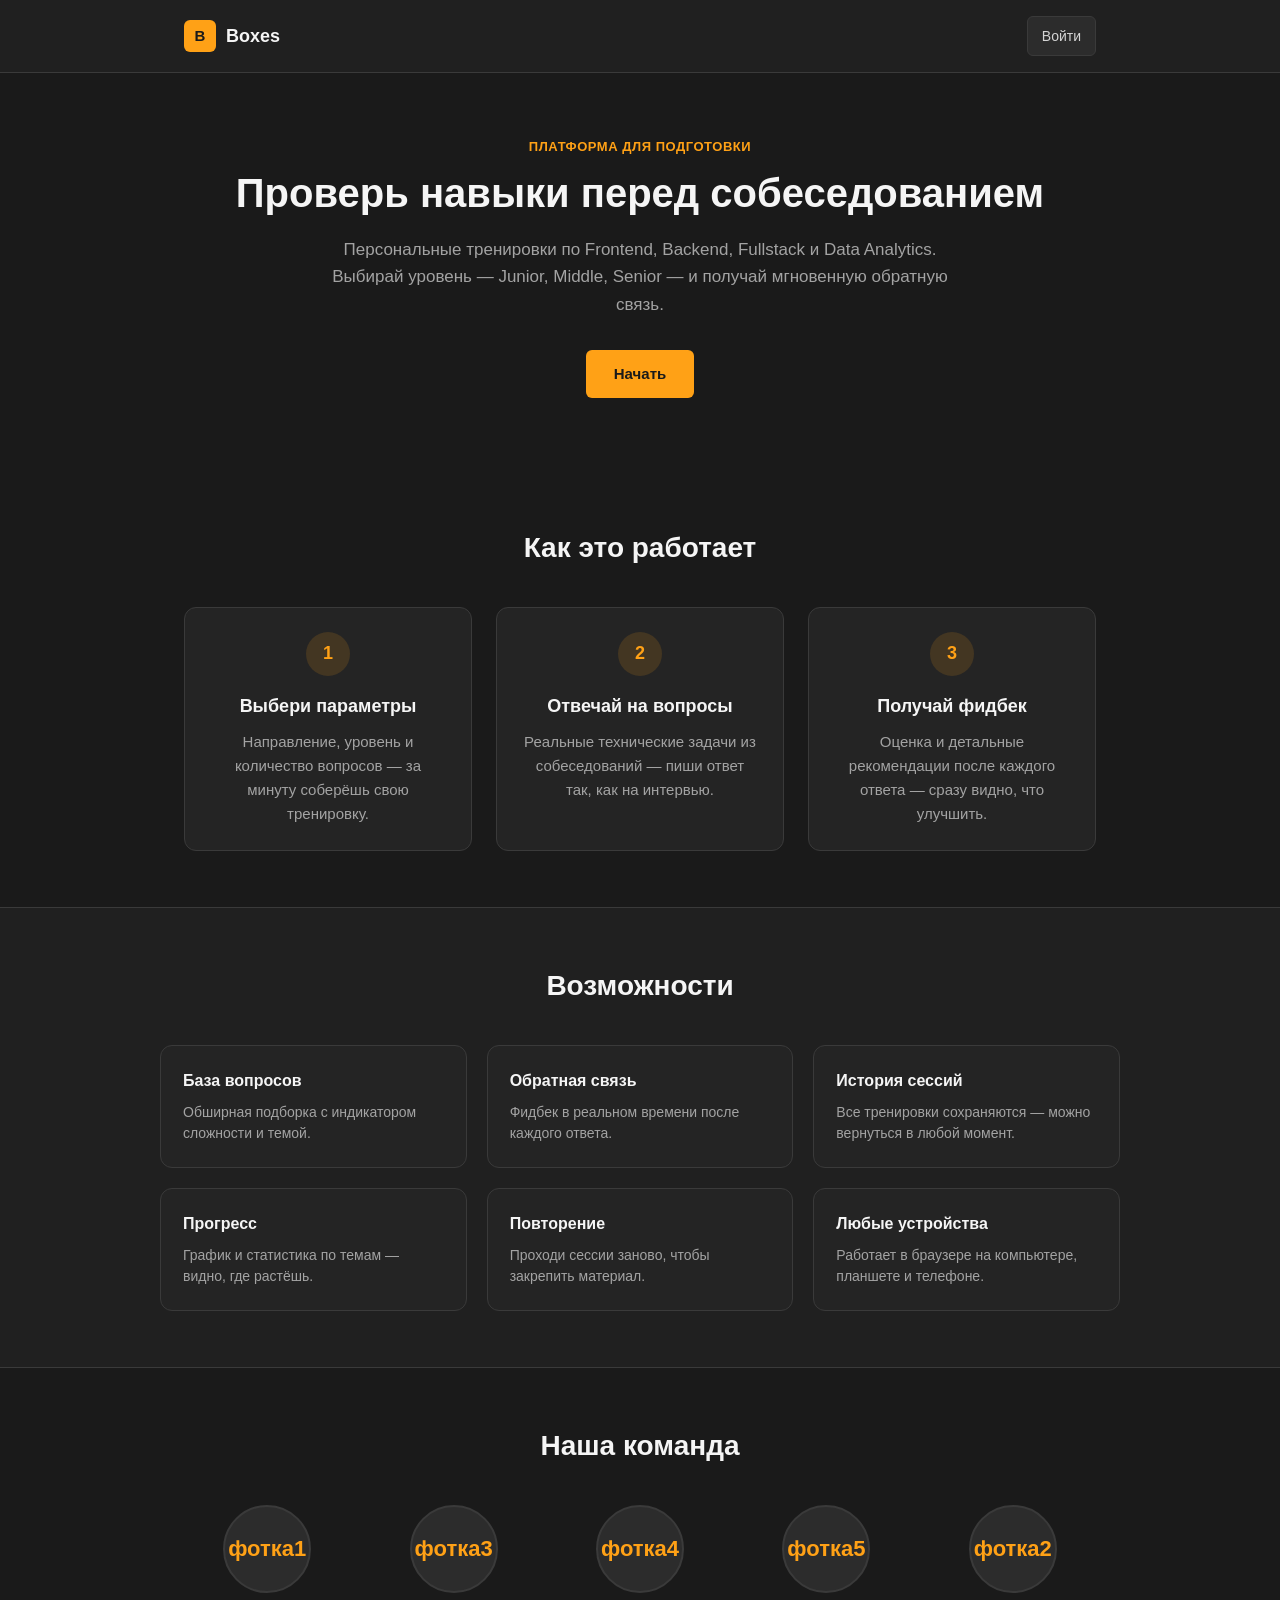
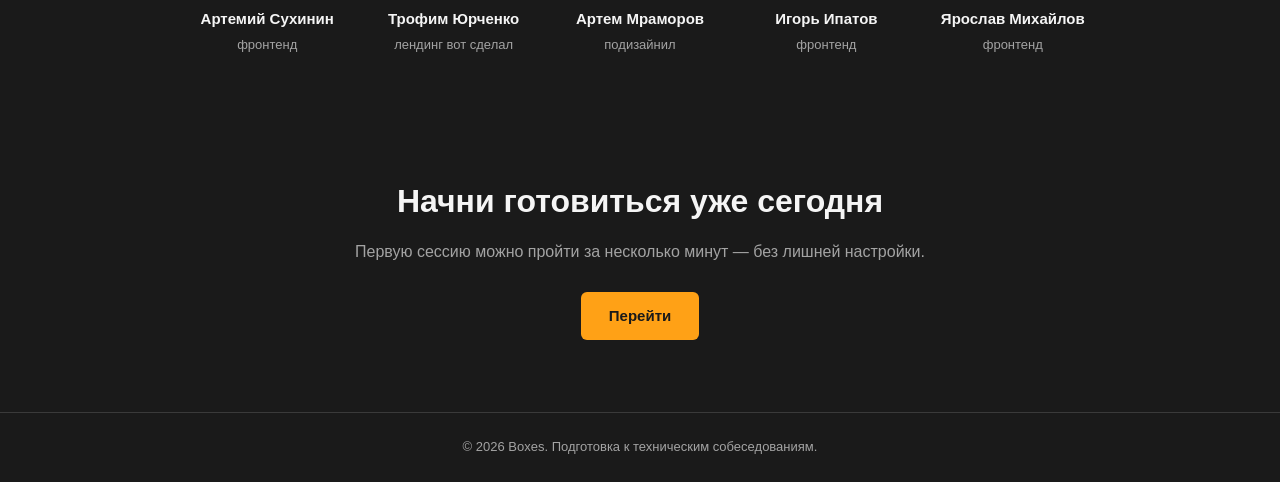
==== index.html @ 8b360062 "это Джаааааз" ====
<!doctype html>
<html lang="ru">
  <head>
    <meta charset="UTF-8" />
    <meta name="viewport" content="width=device-width, initial-scale=1.0" />
    <title>Boxes — подготовка к техническим собеседованиям</title>
    <link rel="stylesheet" href="index.css" />
  </head>
  <body>
    <header class="header">
      <div class="header__inner">
        <a class="logo" href="Landing.html">
          <span class="logo__mark">B</span>
          <span class="logo__name">Boxes</span>
        </a>
        <a class="header__link" href="main/MainPage.html">Войти</a>
      </div>
    </header>

    <main>
      <section class="hero">
        <p class="hero__label">Платформа для подготовки</p>
        <h1 class="hero__title">Проверь навыки перед собеседованием</h1>
        <p class="hero__text">
          Персональные тренировки по Frontend, Backend, Fullstack и Data
          Analytics. Выбирай уровень — Junior, Middle, Senior — и получай
          мгновенную обратную связь.
        </p>
        <a class="btn btn--primary" href="main/MainPage.html">Начать</a>
      </section>

      <section class="section">
        <h2 class="section__title">Как это работает</h2>
        <div class="steps">
          <article class="step">
            <div class="step__icon" aria-hidden="true">1</div>
            <h3 class="step__heading">Выбери параметры</h3>
            <p class="step__text">
              Направление, уровень и количество вопросов — за минуту соберёшь
              свою тренировку.
            </p>
          </article>

          <article class="step">
            <div class="step__icon" aria-hidden="true">2</div>
            <h3 class="step__heading">Отвечай на вопросы</h3>
            <p class="step__text">
              Реальные технические задачи из собеседований — пиши ответ так, как
              на интервью.
            </p>
          </article>

          <article class="step">
            <div class="step__icon" aria-hidden="true">3</div>
            <h3 class="step__heading">Получай фидбек</h3>
            <p class="step__text">
              Оценка и детальные рекомендации после каждого ответа — сразу
              видно, что улучшить.
            </p>
          </article>
        </div>
      </section>

      <section class="section section--dark">
        <h2 class="section__title">Возможности</h2>
        <div class="features">
          <article class="feature">
            <h3 class="feature__heading">База вопросов</h3>
            <p class="feature__text">
              Обширная подборка с индикатором сложности и темой.
            </p>
          </article>

          <article class="feature">
            <h3 class="feature__heading">Обратная связь</h3>
            <p class="feature__text">
              Фидбек в реальном времени после каждого ответа.
            </p>
          </article>

          <article class="feature">
            <h3 class="feature__heading">История сессий</h3>
            <p class="feature__text">
              Все тренировки сохраняются — можно вернуться в любой момент.
            </p>
          </article>

          <article class="feature">
            <h3 class="feature__heading">Прогресс</h3>
            <p class="feature__text">
              График и статистика по темам — видно, где растёшь.
            </p>
          </article>

          <article class="feature">
            <h3 class="feature__heading">Повторение</h3>
            <p class="feature__text">
              Проходи сессии заново, чтобы закрепить материал.
            </p>
          </article>

          <article class="feature">
            <h3 class="feature__heading">Любые устройства</h3>
            <p class="feature__text">
              Работает в браузере на компьютере, планшете и телефоне.
            </p>
          </article>
        </div>
      </section>

      <section class="section">
        <h2 class="section__title">Наша команда</h2>
        <div class="team">
          <article class="member">
            <div class="member__photo">фотка1</div>
            <h3 class="member__name">Артемий Сухинин</h3>
            <p class="member__role">фронтенд</p>
          </article>

          <article class="member">
            <div class="member__photo">фотка3</div>
            <h3 class="member__name">Трофим Юрченко</h3>
            <p class="member__role">лендинг вот сделал</p>
          </article>

          <article class="member">
            <div class="member__photo">фотка4</div>
            <h3 class="member__name">Артем Мраморов</h3>
            <p class="member__role">подизайнил</p>
          </article>

          <article class="member">
            <div class="member__photo">фотка5</div>
            <h3 class="member__name">Игорь Ипатов</h3>
            <p class="member__role">фронтенд</p>
          </article>

          <article class="member">
            <div class="member__photo">фотка2</div>
            <h3 class="member__name">Ярослав Михайлов</h3>
            <p class="member__role">фронтенд</p>
          </article>
        </div>
      </section>

      <section class="cta">
        <h2 class="cta__title">Начни готовиться уже сегодня</h2>
        <p class="cta__text">
          Первую сессию можно пройти за несколько минут — без лишней настройки.
        </p>
        <a class="btn btn--primary" href="main/MainPage.html">Перейти</a>
      </section>
    </main>

    <footer class="footer">
      <p class="footer__text">
        © 2026 Boxes. Подготовка к техническим собеседованиям.
      </p>
    </footer>
  </body>
</html>
---- index.css ----
:root {
  --bg: #1a1a1a;
  --surface: #242424;
  --surface-soft: #2c2c2c;
  --border: #3a3a3a;
  --text: #f5f5f5;
  --text-soft: #d4d4d4;
  --muted: #a3a3a3;
  --primary: #ffa116;
  --primary-dark: #db8500;
  --font:
    Inter, -apple-system, BlinkMacSystemFont, "Segoe UI", Arial, sans-serif;
}

* {
  box-sizing: border-box;
}

body {
  margin: 0;
  background: var(--bg);
  color: var(--text-soft);
  font-family: var(--font);
  font-size: 16px;
  line-height: 1.6;
}

a {
  color: inherit;
}

.header {
  border-bottom: 1px solid var(--border);
  background: #202020;
}

.header__inner {
  max-width: 960px;
  margin: 0 auto;
  padding: 16px 24px;
  display: flex;
  align-items: center;
  justify-content: space-between;
}

.logo {
  display: flex;
  align-items: center;
  gap: 10px;
  text-decoration: none;
}

.logo__mark {
  width: 32px;
  height: 32px;
  display: flex;
  align-items: center;
  justify-content: center;
  border-radius: 6px;
  background: var(--primary);
  color: #1a1a1a;
  font-weight: 800;
  font-size: 15px;
}

.logo__name {
  color: var(--text);
  font-size: 18px;
  font-weight: 700;
}

.header__link {
  padding: 8px 14px;
  border: 1px solid var(--border);
  border-radius: 6px;
  background: var(--surface-soft);
  color: var(--text-soft);
  font-size: 14px;
  text-decoration: none;
}

.btn {
  display: inline-block;
  padding: 12px 28px;
  border-radius: 6px;
  font-size: 15px;
  font-weight: 700;
  text-decoration: none;
  text-align: center;
}

.btn--primary {
  background: var(--primary);
  color: #1a1a1a;
}

.hero {
  max-width: 960px;
  margin: 0 auto;
  padding: 64px 24px 72px;
  text-align: center;
}

.hero__label {
  margin: 0 0 12px;
  color: var(--primary);
  font-size: 13px;
  font-weight: 700;
  letter-spacing: 0.04em;
  text-transform: uppercase;
}

.hero__title {
  margin: 0 0 20px;
  color: var(--text);
  font-size: 40px;
  line-height: 1.15;
  font-weight: 750;
}

.hero__text {
  max-width: 620px;
  margin: 0 auto 32px;
  color: var(--muted);
  font-size: 17px;
}

.section {
  max-width: 960px;
  margin: 0 auto;
  padding: 56px 24px;
}

.section--dark {
  max-width: none;
  padding-left: 24px;
  padding-right: 24px;
  background: #202020;
  border-top: 1px solid var(--border);
  border-bottom: 1px solid var(--border);
}

.section--dark .section__title,
.section--dark .features {
  max-width: 960px;
  margin-left: auto;
  margin-right: auto;
}

.section__title {
  margin: 0 0 36px;
  color: var(--text);
  font-size: 28px;
  font-weight: 700;
  text-align: center;
}

.steps {
  display: grid;
  grid-template-columns: repeat(3, 1fr);
  gap: 24px;
}

.step {
  padding: 24px;
  border: 1px solid var(--border);
  border-radius: 12px;
  background: var(--surface);
  text-align: center;
}

.step__icon {
  width: 44px;
  height: 44px;
  margin: 0 auto 16px;
  display: flex;
  align-items: center;
  justify-content: center;
  border-radius: 50%;
  background: rgba(255, 161, 22, 0.14);
  color: var(--primary);
  font-size: 18px;
  font-weight: 800;
}

.step__heading {
  margin: 0 0 10px;
  color: var(--text);
  font-size: 18px;
  font-weight: 650;
}

.step__text {
  margin: 0;
  color: var(--muted);
  font-size: 15px;
}

.features {
  display: grid;
  grid-template-columns: repeat(3, 1fr);
  gap: 20px;
}

.feature {
  padding: 22px;
  border: 1px solid var(--border);
  border-radius: 12px;
  background: var(--surface);
}

.feature__heading {
  margin: 0 0 8px;
  color: var(--text);
  font-size: 16px;
  font-weight: 650;
}

.feature__text {
  margin: 0;
  color: var(--muted);
  font-size: 14px;
  line-height: 1.55;
}

.team {
  display: grid;
  grid-template-columns: repeat(5, 1fr);
  gap: 20px;
}

.member {
  text-align: center;
}

.member__photo {
  width: 88px;
  height: 88px;
  margin: 0 auto 14px;
  display: flex;
  align-items: center;
  justify-content: center;
  border-radius: 50%;
  border: 2px solid var(--border);
  background: var(--surface-soft);
  color: var(--primary);
  font-size: 22px;
  font-weight: 700;
}

.member__name {
  margin: 0 0 4px;
  color: var(--text);
  font-size: 15px;
  font-weight: 650;
}

.member__role {
  margin: 0;
  color: var(--muted);
  font-size: 13px;
}

.cta {
  max-width: 960px;
  margin: 0 auto;
  padding: 64px 24px 72px;
  text-align: center;
}

.cta__title {
  margin: 0 0 12px;
  color: var(--text);
  font-size: 32px;
  font-weight: 750;
}

.cta__text {
  margin: 0 0 28px;
  color: var(--muted);
  font-size: 16px;
}

.footer {
  border-top: 1px solid var(--border);
  padding: 24px;
  text-align: center;
}

.footer__text {
  margin: 0;
  color: var(--muted);
  font-size: 13px;
}

@media (max-width: 800px) {
  .steps {
    grid-template-columns: 1fr;
  }

  .features {
    grid-template-columns: repeat(2, 1fr);
  }

  .team {
    grid-template-columns: repeat(3, 1fr);
  }
}

@media (max-width: 540px) {
  .hero__title {
    font-size: 30px;
  }

  .features {
    grid-template-columns: 1fr;
  }

  .team {
    grid-template-columns: repeat(2, 1fr);
  }
}
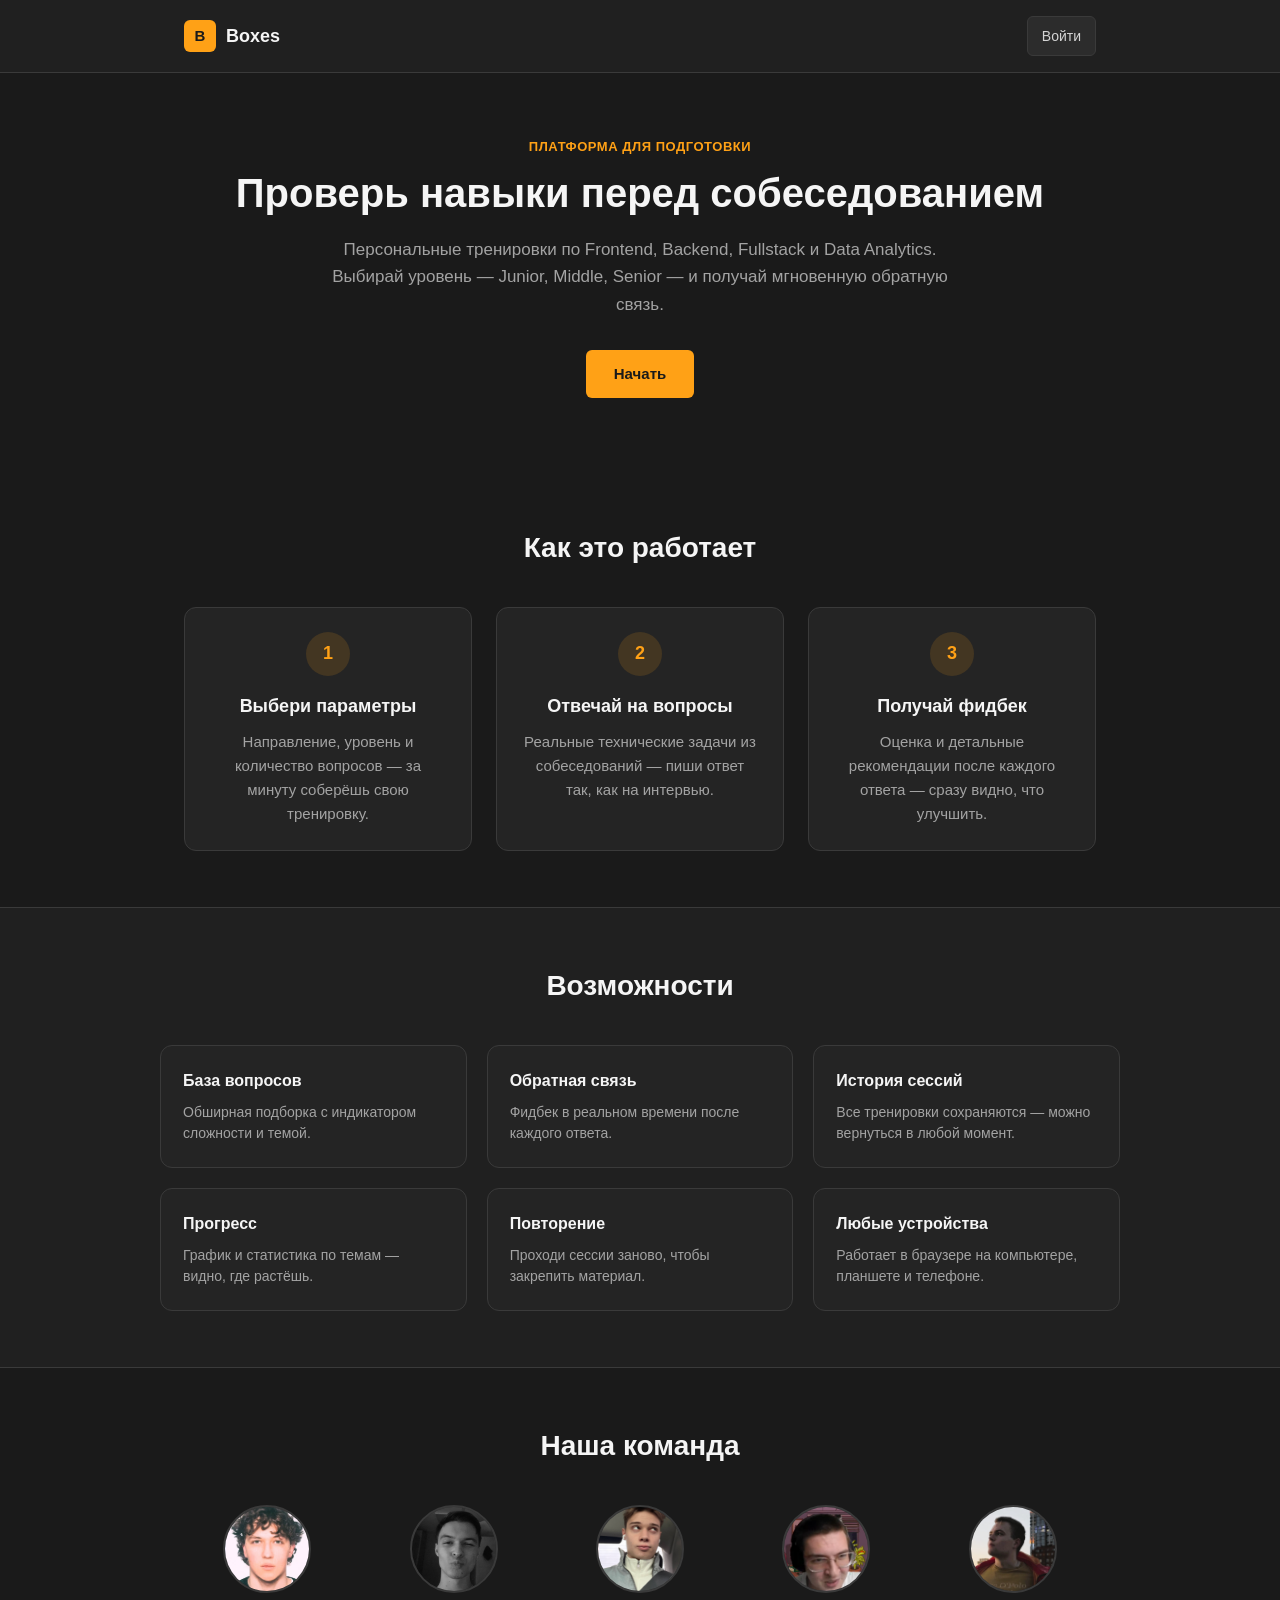
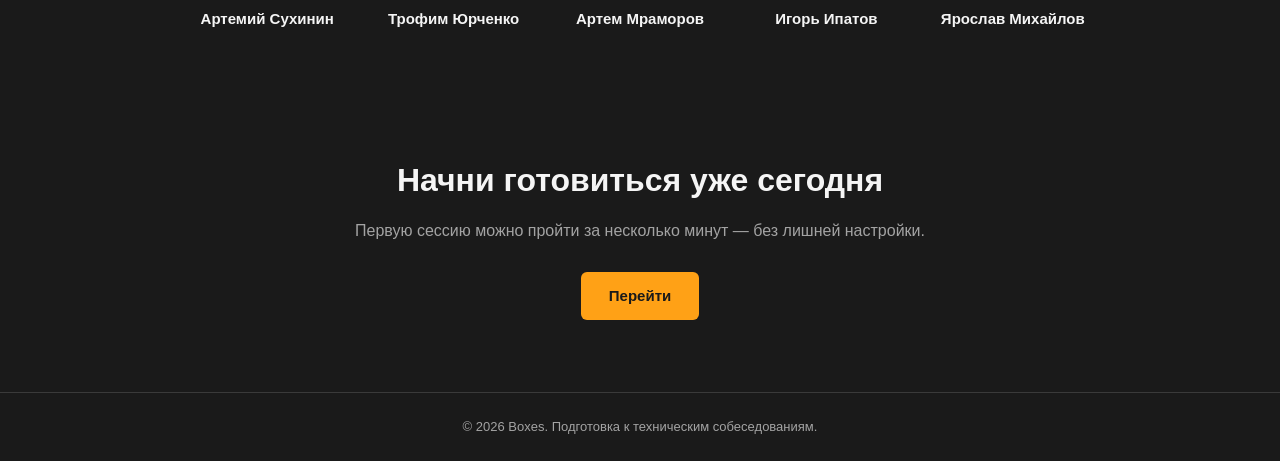
==== commit ec94f211: "добавил фоточки, подправил стили" ====
--- a/index.html
+++ b/index.html
@@ -112,33 +112,38 @@
         <h2 class="section__title">Наша команда</h2>
         <div class="team">
           <article class="member">
-            <div class="member__photo">фотка1</div>
+            <div class="member__photo">
+              <img src="images/suh.png" alt="Артемий Сухинин" />
+            </div>
             <h3 class="member__name">Артемий Сухинин</h3>
-            <p class="member__role">фронтенд</p>
           </article>
 
           <article class="member">
-            <div class="member__photo">фотка3</div>
+            <div class="member__photo">
+              <img src="images/me2.jpg" alt="Трофим Юрченко" />
+            </div>
             <h3 class="member__name">Трофим Юрченко</h3>
-            <p class="member__role">лендинг вот сделал</p>
           </article>
 
           <article class="member">
-            <div class="member__photo">фотка4</div>
+            <div class="member__photo">
+              <img src="images/am.png" alt="Артем Мраморов" />
+            </div>
             <h3 class="member__name">Артем Мраморов</h3>
-            <p class="member__role">подизайнил</p>
           </article>
 
           <article class="member">
-            <div class="member__photo">фотка5</div>
+            <div class="member__photo">
+              <img src="images/ii.png" alt="Игорь Ипатов" />
+            </div>
             <h3 class="member__name">Игорь Ипатов</h3>
-            <p class="member__role">фронтенд</p>
           </article>
 
           <article class="member">
-            <div class="member__photo">фотка2</div>
+            <div class="member__photo">
+              <img src="images/yar.png" alt="Ярослав Михайлов" />
+            </div>
             <h3 class="member__name">Ярослав Михайлов</h3>
-            <p class="member__role">фронтенд</p>
           </article>
         </div>
       </section>
--- a/index.css
+++ b/index.css
@@ -248,6 +248,13 @@
   font-weight: 700;
 }
 
+.member__photo img {
+  width: 100%;
+  height: 100%;
+  border-radius: 50%;
+  object-fit: cover;
+}
+
 .member__name {
   margin: 0 0 4px;
   color: var(--text);
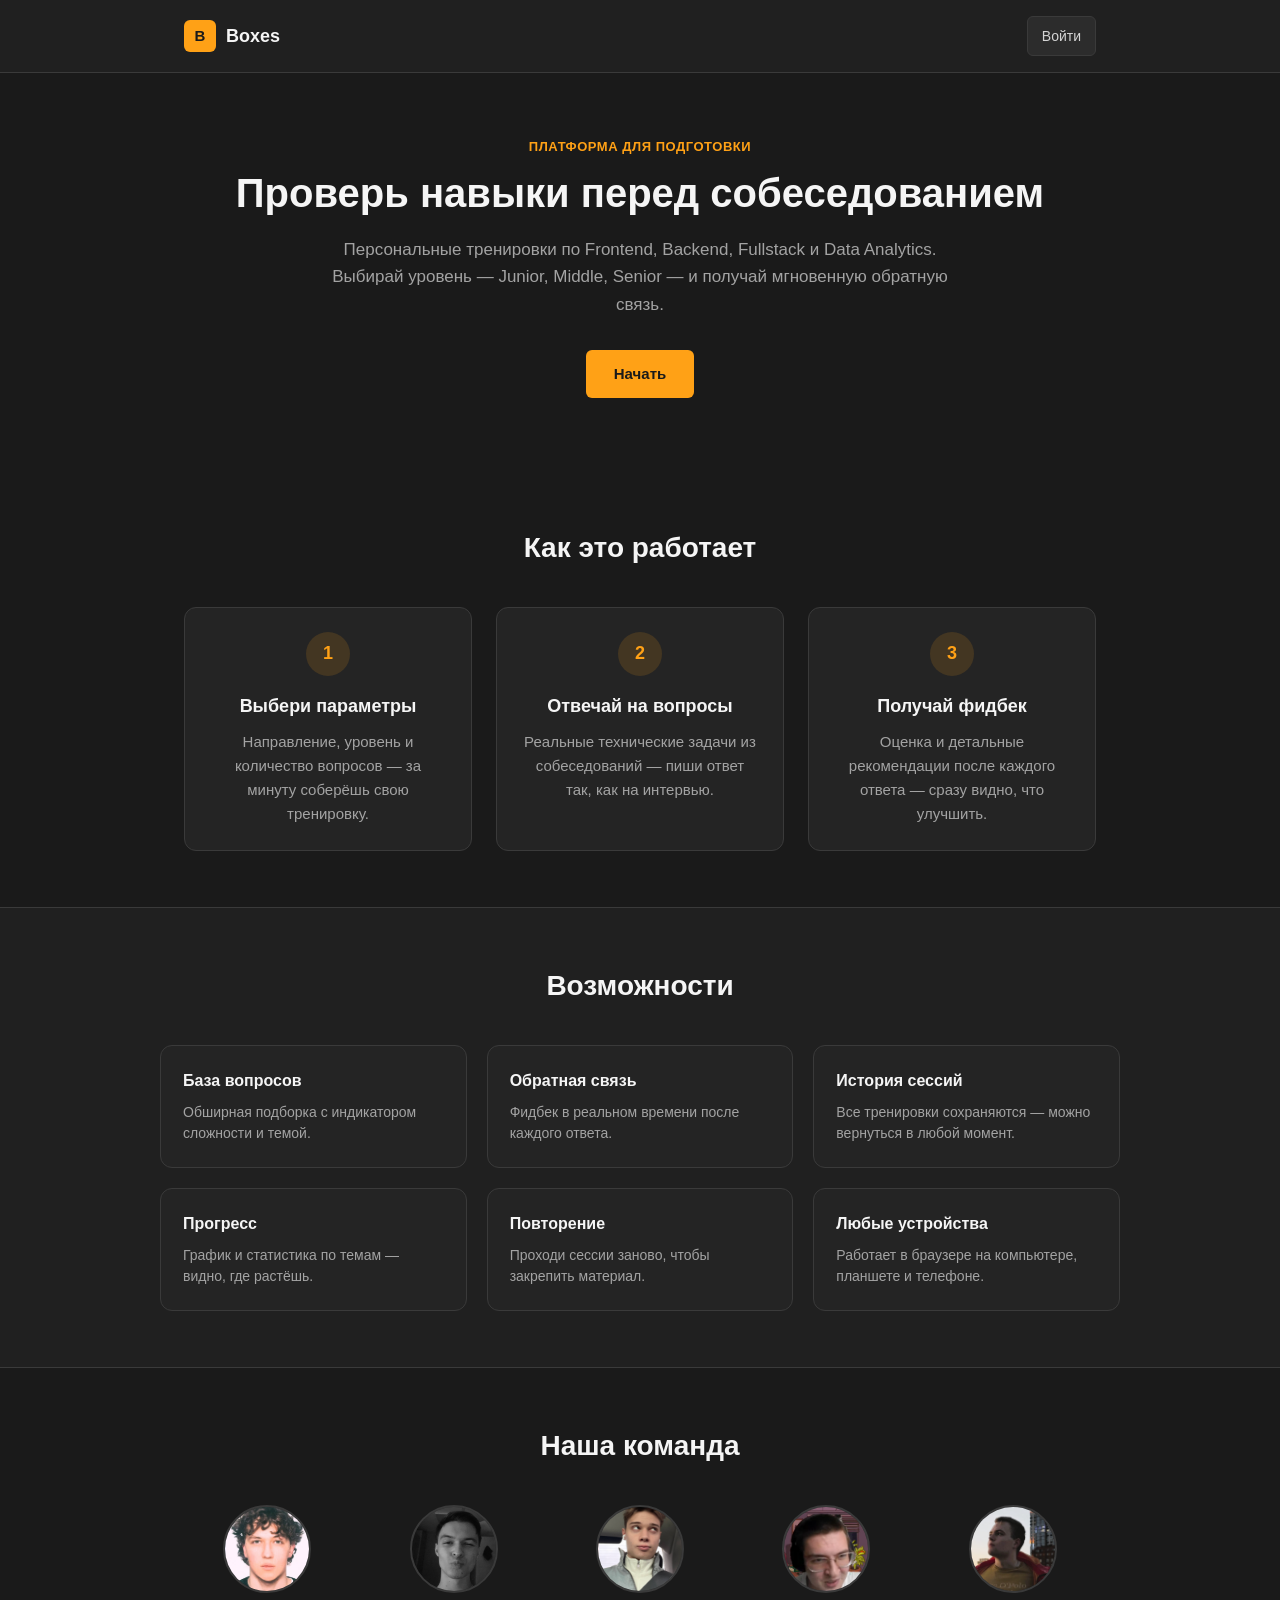
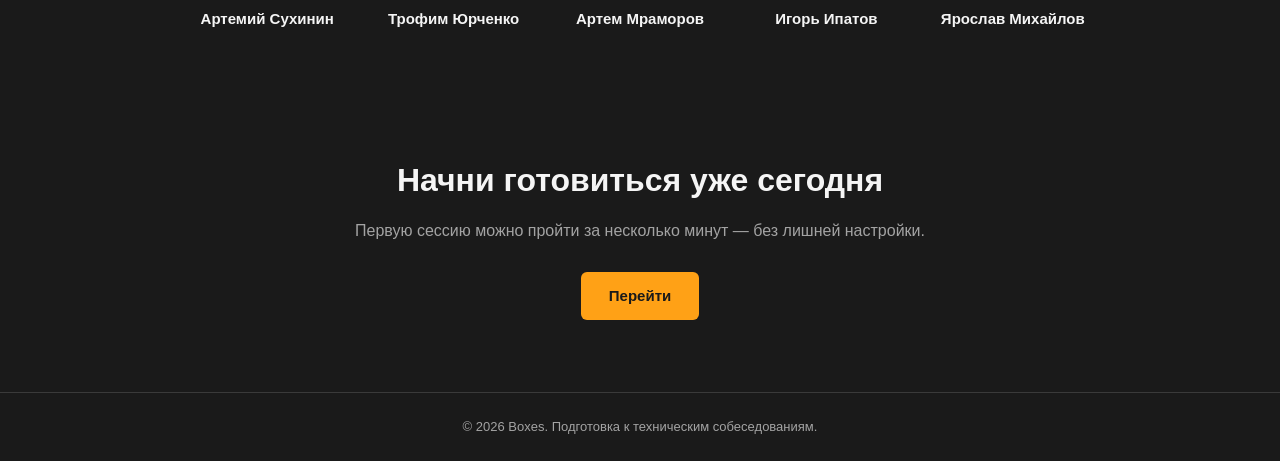
==== commit 643b8a64: "добавил кнопку Наверх и анимации" ====
--- a/index.html
+++ b/index.html
@@ -162,5 +162,7 @@
         © 2026 Boxes. Подготовка к техническим собеседованиям.
       </p>
     </footer>
+
+    <script src="script.js" defer></script>
   </body>
 </html>
--- a/index.css
+++ b/index.css
@@ -300,6 +300,52 @@
   font-size: 13px;
 }
 
+.reveal {
+    opacity: 0;
+    transform: translateY(30px);
+    transition: opacity 0.6s ease-out, transform 0.6s ease-out;
+}
+
+.reveal.active {
+    opacity: 1;
+    transform: translateY(0);
+}
+
+.to-top-btn {
+    position: fixed;
+    bottom: 30px;
+    right: 30px;
+    width: 48px;
+    height: 48px;
+    border-radius: 50%;
+    background: var(--primary);
+    color: #1a1a1a;
+    border: none;
+    cursor: pointer;
+    font-size: 20px;
+    font-weight: 800;
+    display: flex;
+    align-items: center;
+    justify-content: center;
+    opacity: 0;
+    visibility: hidden;
+    transform: translateY(20px);
+    transition: all 0.3s ease;
+    box-shadow: 0 4px 12px rgba(255, 161, 22, 0.3);
+    z-index: 100;
+}
+
+.to-top-btn.show {
+    opacity: 1;
+    visibility: visible;
+    transform: translateY(0);
+}
+
+.to-top-btn:hover {
+    background: var(--primary-dark);
+    transform: translateY(-3px);
+}
+
 @media (max-width: 800px) {
   .steps {
     grid-template-columns: 1fr;
